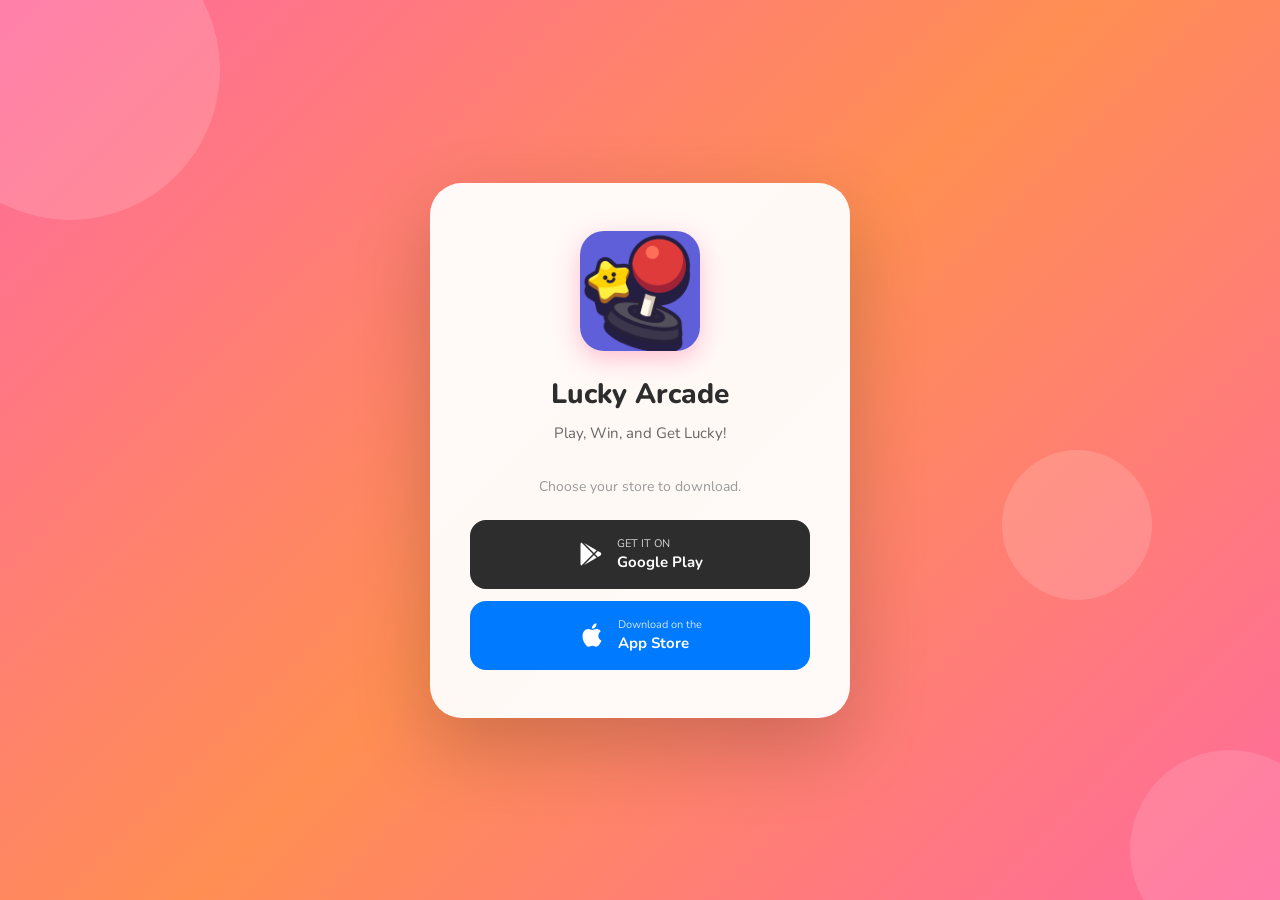
==== games/lucky-arcade/index.html @ 12a3b4d9 "Add smart store redirect pages and rebrand Seven Strawberries to Lucky Arcade - Add OS-detecting red" ====
<!DOCTYPE html>
<html lang="ko">
<head>
    <meta charset="UTF-8">
    <meta name="viewport" content="width=device-width, initial-scale=1.0">

    <!-- Primary Meta Tags -->
    <title>Lucky Arcade - Sigma10 Games</title>
    <meta name="title" content="Lucky Arcade">
    <meta name="description" content="달콤하고 중독성 있는 캐주얼 퍼즐 게임! 지금 무료로 플레이하세요.">

    <!-- Open Graph (카카오톡, Facebook 등 미리보기) -->
    <meta property="og:type" content="website">
    <meta property="og:url" content="https://sigma10games.com/games/lucky-arcade/">
    <meta property="og:title" content="Lucky Arcade">
    <meta property="og:description" content="달콤하고 중독성 있는 캐주얼 퍼즐 게임! 지금 무료로 플레이하세요.">
    <meta property="og:image" content="https://sigma10games.com/assets/img/og/lucky_arcade.png">
    <meta property="og:image:width" content="1200">
    <meta property="og:image:height" content="630">
    <meta property="og:site_name" content="Sigma10 Games">

    <!-- Twitter Card -->
    <meta name="twitter:card" content="summary_large_image">
    <meta name="twitter:title" content="Lucky Arcade">
    <meta name="twitter:description" content="달콤하고 중독성 있는 캐주얼 퍼즐 게임! 지금 무료로 플레이하세요.">
    <meta name="twitter:image" content="https://sigma10games.com/assets/img/og/lucky_arcade.png">

    <link rel="icon" type="image/x-icon" href="../../assets/favicon.ico">
    <link href="https://fonts.googleapis.com/css2?family=Nunito:wght@400;600;700;800&display=swap" rel="stylesheet">
    <style>
        * { margin: 0; padding: 0; box-sizing: border-box; }

        body {
            font-family: 'Nunito', sans-serif;
            background: linear-gradient(135deg, #ff6b9d 0%, #ff8e53 50%, #ff6b9d 100%);
            min-height: 100vh;
            display: flex;
            align-items: center;
            justify-content: center;
            overflow: hidden;
        }

        .bg-shapes {
            position: fixed;
            inset: 0;
            pointer-events: none;
            z-index: 0;
        }

        .shape {
            position: absolute;
            border-radius: 50%;
            opacity: 0.15;
            animation: float 6s ease-in-out infinite;
        }

        .shape:nth-child(1) { width: 300px; height: 300px; background: #fff; top: -80px; left: -80px; animation-delay: 0s; }
        .shape:nth-child(2) { width: 200px; height: 200px; background: #ffe0f0; bottom: -50px; right: -50px; animation-delay: 2s; }
        .shape:nth-child(3) { width: 150px; height: 150px; background: #fff; top: 50%; right: 10%; animation-delay: 4s; }

        @keyframes float {
            0%, 100% { transform: translateY(0); }
            50% { transform: translateY(-20px); }
        }

        .card {
            position: relative;
            z-index: 1;
            background: rgba(255, 255, 255, 0.95);
            border-radius: 32px;
            padding: 48px 40px;
            max-width: 420px;
            width: 90%;
            text-align: center;
            box-shadow: 0 30px 80px rgba(0, 0, 0, 0.2);
            animation: slideUp 0.5s ease-out;
        }

        @keyframes slideUp {
            from { opacity: 0; transform: translateY(30px); }
            to { opacity: 1; transform: translateY(0); }
        }

        .game-icon {
            width: 120px;
            height: 120px;
            border-radius: 24px;
            margin: 0 auto 24px;
            overflow: hidden;
            box-shadow: 0 8px 24px rgba(255, 107, 157, 0.4);
        }

        .game-icon img {
            width: 100%;
            height: 100%;
            object-fit: cover;
        }

        .game-title {
            font-size: 28px;
            font-weight: 800;
            color: #2d2d2d;
            margin-bottom: 8px;
        }

        .game-desc {
            font-size: 15px;
            color: #666;
            margin-bottom: 32px;
            line-height: 1.6;
        }

        .redirect-msg {
            font-size: 14px;
            color: #999;
            margin-bottom: 24px;
        }

        .redirect-msg span {
            font-weight: 700;
            color: #ff6b9d;
        }

        .store-buttons {
            display: flex;
            flex-direction: column;
            gap: 12px;
        }

        .store-btn {
            display: flex;
            align-items: center;
            justify-content: center;
            gap: 12px;
            padding: 16px 24px;
            border-radius: 16px;
            text-decoration: none;
            font-size: 16px;
            font-weight: 700;
            transition: transform 0.2s, box-shadow 0.2s;
            cursor: pointer;
        }

        .store-btn:hover {
            transform: translateY(-2px);
            box-shadow: 0 8px 24px rgba(0, 0, 0, 0.15);
        }

        .store-btn:active {
            transform: translateY(0);
        }

        .google-play {
            background: #2d2d2d;
            color: #fff;
        }

        .app-store {
            background: #007aff;
            color: #fff;
        }

        .store-btn svg {
            flex-shrink: 0;
        }

        .btn-text { text-align: left; }
        .btn-sub { font-size: 11px; font-weight: 400; opacity: 0.8; display: block; }
        .btn-main { font-size: 15px; font-weight: 700; }

        .back-link {
            display: inline-block;
            margin-top: 24px;
            font-size: 13px;
            color: #aaa;
            text-decoration: none;
        }

        .back-link:hover { color: #ff6b9d; }

        .store-btn.highlighted {
            animation: pulse 2s ease-in-out infinite;
        }

        @keyframes pulse {
            0%, 100% { box-shadow: 0 4px 16px rgba(255, 107, 157, 0.4); }
            50% { box-shadow: 0 8px 32px rgba(255, 107, 157, 0.7); }
        }
    </style>
</head>
<body>
    <div class="bg-shapes">
        <div class="shape"></div>
        <div class="shape"></div>
        <div class="shape"></div>
    </div>

    <div class="card">
        <div class="game-icon">
            <img src="../../assets/img/portfolio/lucky_arcade.png" alt="Lucky Arcade">
        </div>
        <h1 class="game-title">Lucky Arcade</h1>
        <p class="game-desc">Play, Win, and Get Lucky!</p>

        <p class="redirect-msg" id="redirect-msg"></p>

        <div class="store-buttons" id="store-buttons">
            <a href="https://play.google.com/store/apps/details?id=com.sigma10games.sevenstrawberries"
               id="btn-android"
               class="store-btn google-play"
               target="_blank">
                <svg viewBox="0 0 24 24" width="28" height="28">
                    <path fill="currentColor" d="M3,20.5V3.5C3,2.91 3.34,2.39 3.84,2.15L13.69,12L3.84,21.85C3.34,21.6 3,21.09 3,20.5M16.81,15.12L6.05,21.34L14.54,12.85L16.81,15.12M20.16,10.81C20.5,11.08 20.75,11.5 20.75,12C20.75,12.5 20.5,12.92 20.16,13.19L17.89,14.5L15.39,12L17.89,9.5L20.16,10.81M6.05,2.66L16.81,8.88L14.54,11.15L6.05,2.66Z"/>
                </svg>
                <div class="btn-text">
                    <span class="btn-sub">GET IT ON</span>
                    <span class="btn-main">Google Play</span>
                </div>
            </a>
            <a href="https://apps.apple.com/app/id6746425156"
               id="btn-ios"
               class="store-btn app-store"
               target="_blank">
                <svg viewBox="0 0 24 24" width="28" height="28">
                    <path fill="currentColor" d="M18.71,19.5C17.88,20.74 17,21.95 15.66,21.97C14.32,22 13.89,21.18 12.37,21.18C10.84,21.18 10.37,21.95 9.1,22C7.79,22.05 6.8,20.68 5.96,19.47C4.25,17 2.94,12.45 4.7,9.39C5.57,7.87 7.13,6.91 8.82,6.88C10.1,6.86 11.32,7.75 12.11,7.75C12.89,7.75 14.37,6.68 15.92,6.84C16.57,6.87 18.39,7.1 19.56,8.82C19.47,8.88 17.39,10.1 17.41,12.63C17.44,15.65 20.06,16.66 20.09,16.67C20.06,16.74 19.67,18.11 18.71,19.5M13,3.5C13.73,2.67 14.94,2.04 15.94,2C16.07,3.17 15.6,4.35 14.9,5.19C14.21,6.04 13.07,6.7 11.95,6.61C11.8,5.46 12.36,4.26 13,3.5Z"/>
                </svg>
                <div class="btn-text">
                    <span class="btn-sub">Download on the</span>
                    <span class="btn-main">App Store</span>
                </div>
            </a>
        </div>

    </div>

    <script>
        const ua = navigator.userAgent || navigator.vendor || window.opera;
        const isIOS = /iPad|iPhone|iPod/.test(ua) && !window.MSStream;
        const isAndroid = /android/i.test(ua);

        const msgEl = document.getElementById('redirect-msg');
        const btnAndroid = document.getElementById('btn-android');
        const btnIOS = document.getElementById('btn-ios');

        if (isIOS) {
            msgEl.innerHTML = 'Redirecting to <span>App Store</span>...';
            btnIOS.classList.add('highlighted');
            setTimeout(() => { window.location.href = btnIOS.href; }, 1500);
        } else if (isAndroid) {
            msgEl.innerHTML = 'Redirecting to <span>Google Play</span>...';
            btnAndroid.classList.add('highlighted');
            setTimeout(() => { window.location.href = btnAndroid.href; }, 1500);
        } else {
            msgEl.textContent = 'Choose your store to download.';
        }
    </script>
</body>
</html>
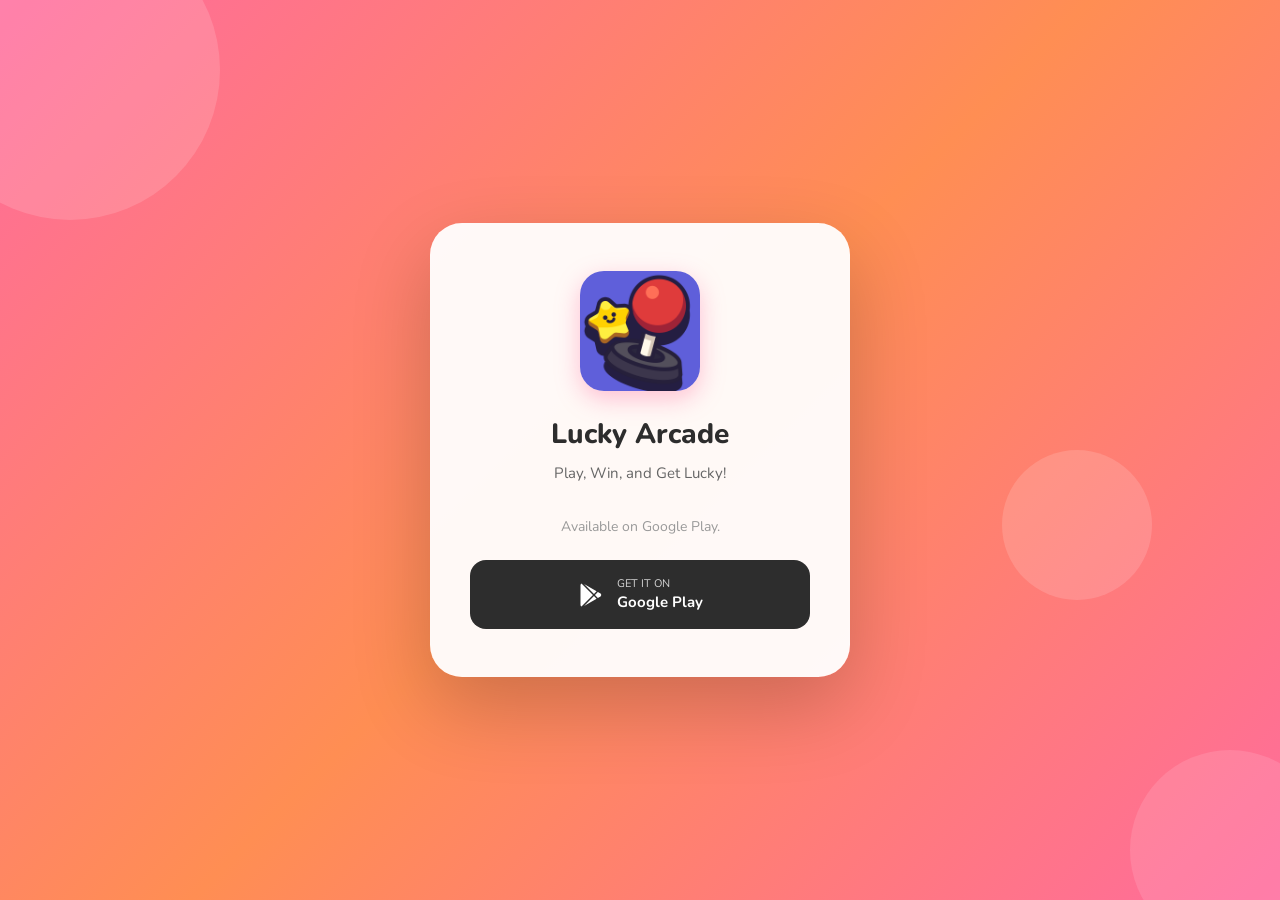
==== commit 0d532abd: "Temporarily disable App Store for Lucky Arcade (not yet released on iOS) Co-Authored-By: Claude Sonn" ====
--- a/games/lucky-arcade/index.html
+++ b/games/lucky-arcade/index.html
@@ -7,13 +7,13 @@
     <!-- Primary Meta Tags -->
     <title>Lucky Arcade - Sigma10 Games</title>
     <meta name="title" content="Lucky Arcade">
-    <meta name="description" content="달콤하고 중독성 있는 캐주얼 퍼즐 게임! 지금 무료로 플레이하세요.">
+    <meta name="description" content="Play, Win, and Get Lucky! Download now for free.">
 
     <!-- Open Graph (카카오톡, Facebook 등 미리보기) -->
     <meta property="og:type" content="website">
     <meta property="og:url" content="https://sigma10games.com/games/lucky-arcade/">
     <meta property="og:title" content="Lucky Arcade">
-    <meta property="og:description" content="달콤하고 중독성 있는 캐주얼 퍼즐 게임! 지금 무료로 플레이하세요.">
+    <meta property="og:description" content="Play, Win, and Get Lucky! Download now for free.">
     <meta property="og:image" content="https://sigma10games.com/assets/img/og/lucky_arcade.png">
     <meta property="og:image:width" content="1200">
     <meta property="og:image:height" content="630">
@@ -22,7 +22,7 @@
     <!-- Twitter Card -->
     <meta name="twitter:card" content="summary_large_image">
     <meta name="twitter:title" content="Lucky Arcade">
-    <meta name="twitter:description" content="달콤하고 중독성 있는 캐주얼 퍼즐 게임! 지금 무료로 플레이하세요.">
+    <meta name="twitter:description" content="Play, Win, and Get Lucky! Download now for free.">
     <meta name="twitter:image" content="https://sigma10games.com/assets/img/og/lucky_arcade.png">
 
     <link rel="icon" type="image/x-icon" href="../../assets/favicon.ico">
@@ -217,18 +217,6 @@
                     <span class="btn-main">Google Play</span>
                 </div>
             </a>
-            <a href="https://apps.apple.com/app/id6746425156"
-               id="btn-ios"
-               class="store-btn app-store"
-               target="_blank">
-                <svg viewBox="0 0 24 24" width="28" height="28">
-                    <path fill="currentColor" d="M18.71,19.5C17.88,20.74 17,21.95 15.66,21.97C14.32,22 13.89,21.18 12.37,21.18C10.84,21.18 10.37,21.95 9.1,22C7.79,22.05 6.8,20.68 5.96,19.47C4.25,17 2.94,12.45 4.7,9.39C5.57,7.87 7.13,6.91 8.82,6.88C10.1,6.86 11.32,7.75 12.11,7.75C12.89,7.75 14.37,6.68 15.92,6.84C16.57,6.87 18.39,7.1 19.56,8.82C19.47,8.88 17.39,10.1 17.41,12.63C17.44,15.65 20.06,16.66 20.09,16.67C20.06,16.74 19.67,18.11 18.71,19.5M13,3.5C13.73,2.67 14.94,2.04 15.94,2C16.07,3.17 15.6,4.35 14.9,5.19C14.21,6.04 13.07,6.7 11.95,6.61C11.8,5.46 12.36,4.26 13,3.5Z"/>
-                </svg>
-                <div class="btn-text">
-                    <span class="btn-sub">Download on the</span>
-                    <span class="btn-main">App Store</span>
-                </div>
-            </a>
         </div>
 
     </div>
@@ -240,18 +228,13 @@
 
         const msgEl = document.getElementById('redirect-msg');
         const btnAndroid = document.getElementById('btn-android');
-        const btnIOS = document.getElementById('btn-ios');
-
-        if (isIOS) {
-            msgEl.innerHTML = 'Redirecting to <span>App Store</span>...';
-            btnIOS.classList.add('highlighted');
-            setTimeout(() => { window.location.href = btnIOS.href; }, 1500);
-        } else if (isAndroid) {
+
+        if (isAndroid) {
             msgEl.innerHTML = 'Redirecting to <span>Google Play</span>...';
             btnAndroid.classList.add('highlighted');
             setTimeout(() => { window.location.href = btnAndroid.href; }, 1500);
         } else {
-            msgEl.textContent = 'Choose your store to download.';
+            msgEl.textContent = 'Available on Google Play.';
         }
     </script>
 </body>
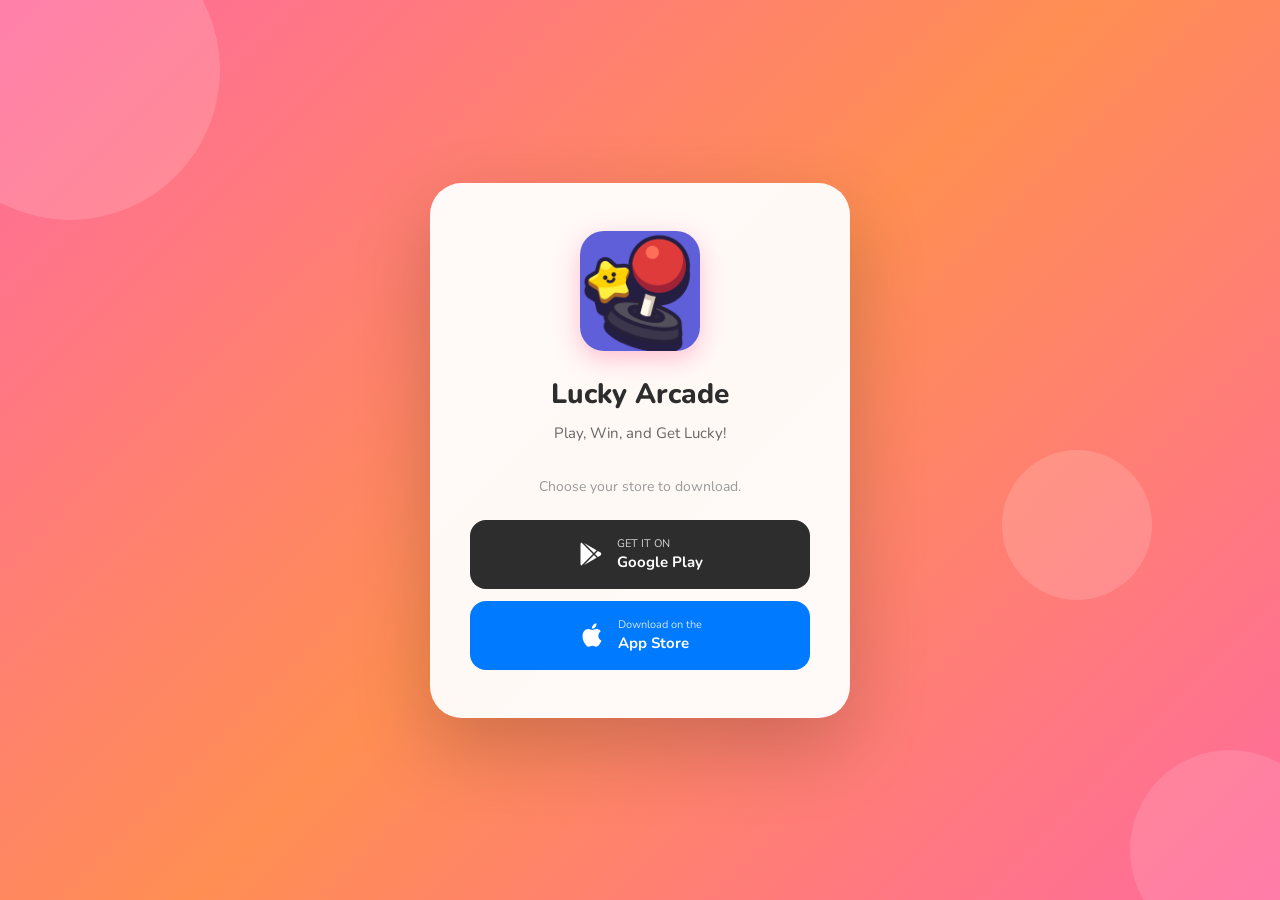
==== commit a8876f20: "Re-enable App Store for Lucky Arcade (iOS released) Co-Authored-By: Claude Sonnet 4.6 <noreply@anthr" ====
--- a/games/lucky-arcade/index.html
+++ b/games/lucky-arcade/index.html
@@ -217,6 +217,18 @@
                     <span class="btn-main">Google Play</span>
                 </div>
             </a>
+            <a href="https://apps.apple.com/app/id6746425156"
+               id="btn-ios"
+               class="store-btn app-store"
+               target="_blank">
+                <svg viewBox="0 0 24 24" width="28" height="28">
+                    <path fill="currentColor" d="M18.71,19.5C17.88,20.74 17,21.95 15.66,21.97C14.32,22 13.89,21.18 12.37,21.18C10.84,21.18 10.37,21.95 9.1,22C7.79,22.05 6.8,20.68 5.96,19.47C4.25,17 2.94,12.45 4.7,9.39C5.57,7.87 7.13,6.91 8.82,6.88C10.1,6.86 11.32,7.75 12.11,7.75C12.89,7.75 14.37,6.68 15.92,6.84C16.57,6.87 18.39,7.1 19.56,8.82C19.47,8.88 17.39,10.1 17.41,12.63C17.44,15.65 20.06,16.66 20.09,16.67C20.06,16.74 19.67,18.11 18.71,19.5M13,3.5C13.73,2.67 14.94,2.04 15.94,2C16.07,3.17 15.6,4.35 14.9,5.19C14.21,6.04 13.07,6.7 11.95,6.61C11.8,5.46 12.36,4.26 13,3.5Z"/>
+                </svg>
+                <div class="btn-text">
+                    <span class="btn-sub">Download on the</span>
+                    <span class="btn-main">App Store</span>
+                </div>
+            </a>
         </div>
 
     </div>
@@ -228,13 +240,18 @@
 
         const msgEl = document.getElementById('redirect-msg');
         const btnAndroid = document.getElementById('btn-android');
-
-        if (isAndroid) {
+        const btnIOS = document.getElementById('btn-ios');
+
+        if (isIOS) {
+            msgEl.innerHTML = 'Redirecting to <span>App Store</span>...';
+            btnIOS.classList.add('highlighted');
+            setTimeout(() => { window.location.href = btnIOS.href; }, 1500);
+        } else if (isAndroid) {
             msgEl.innerHTML = 'Redirecting to <span>Google Play</span>...';
             btnAndroid.classList.add('highlighted');
             setTimeout(() => { window.location.href = btnAndroid.href; }, 1500);
         } else {
-            msgEl.textContent = 'Available on Google Play.';
+            msgEl.textContent = 'Choose your store to download.';
         }
     </script>
 </body>
